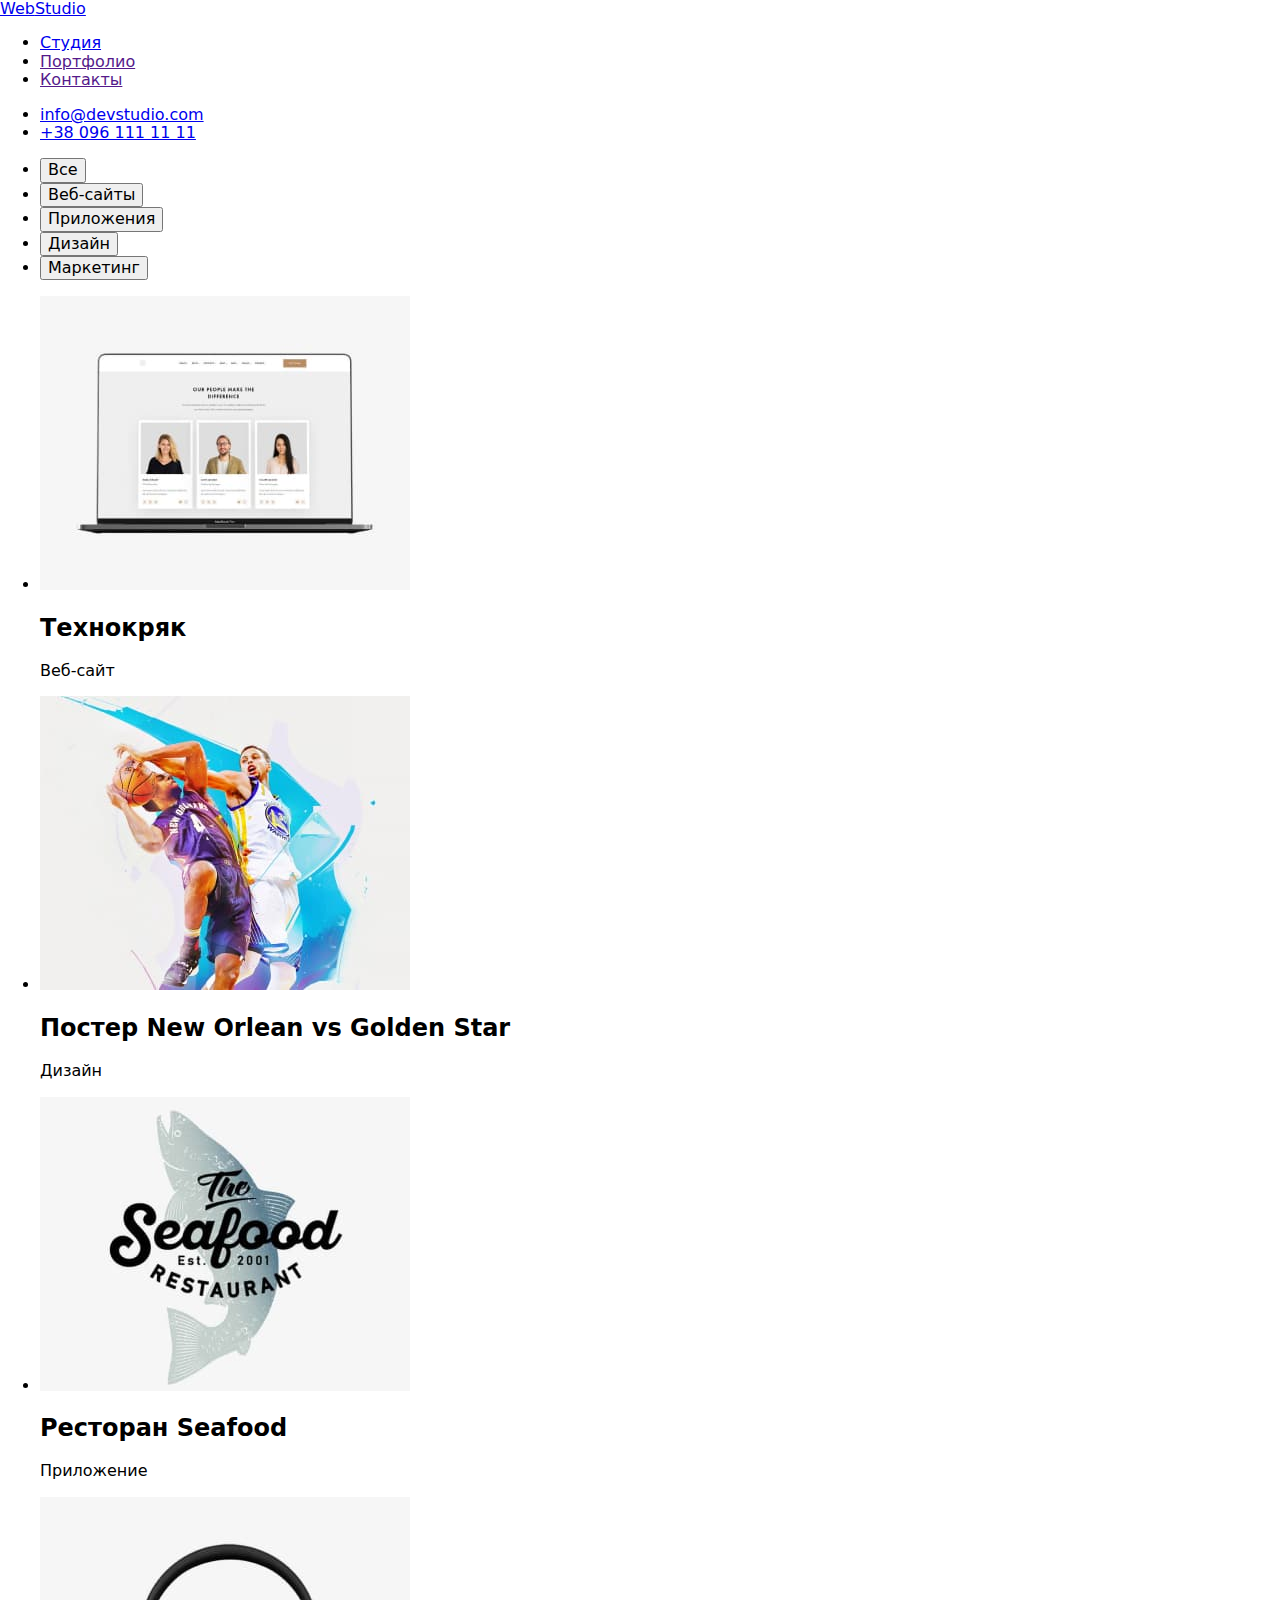
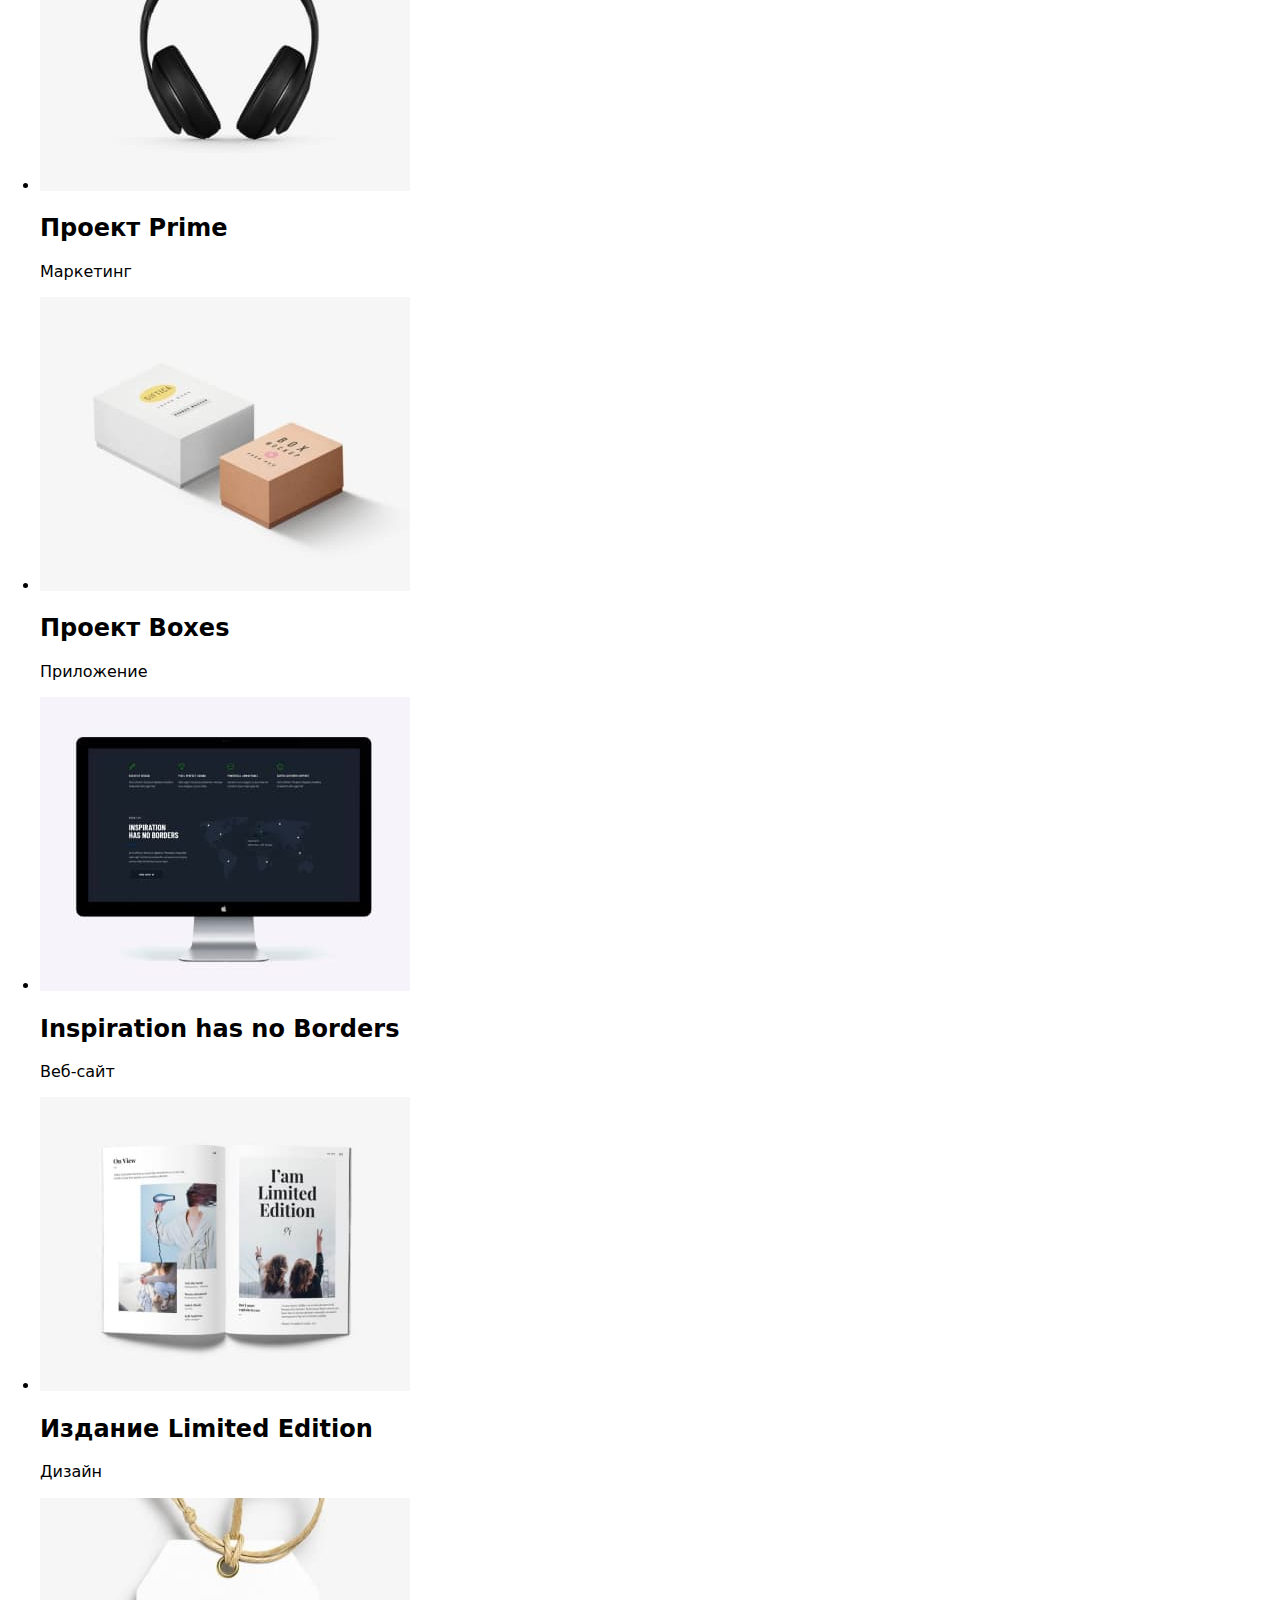
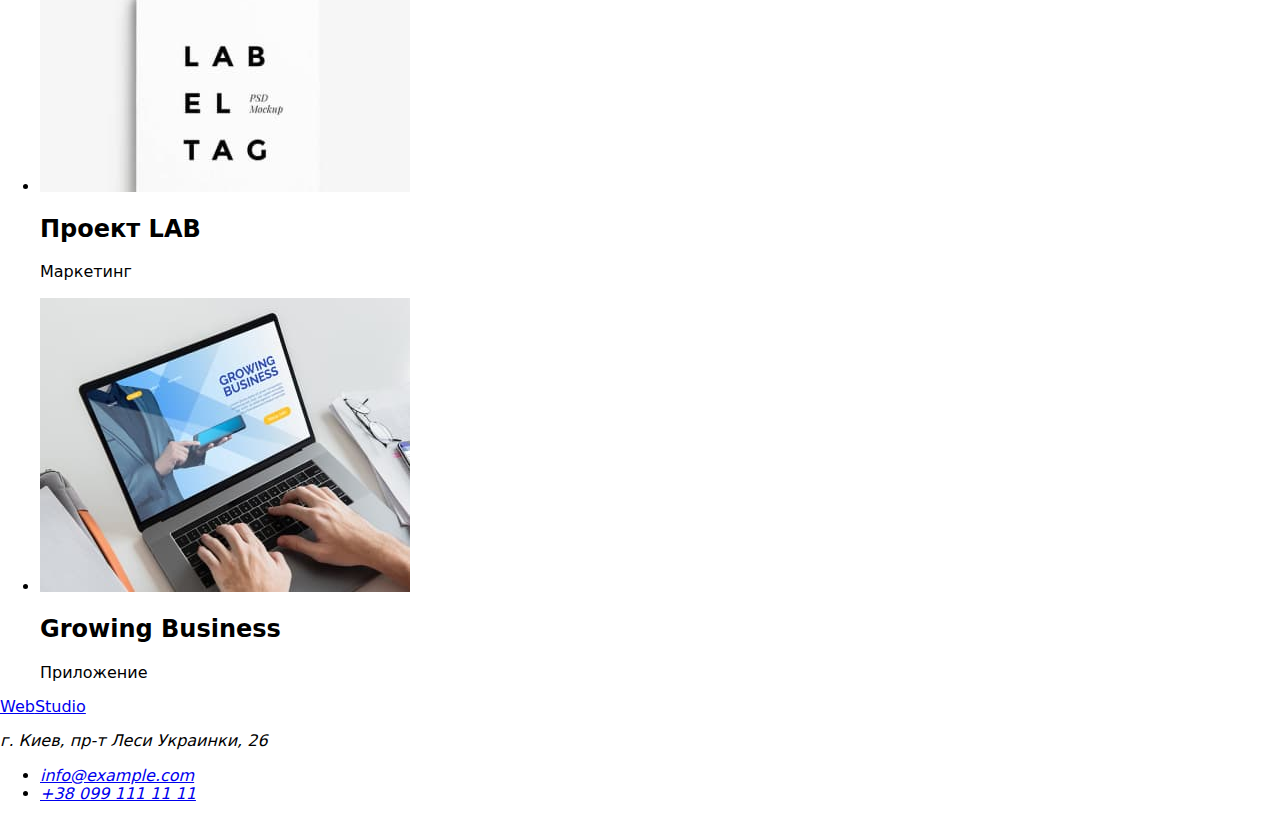
==== portfolio.html @ cc8bcb34 "добавил index.html и portfolio.html" ====
<!DOCTYPE html>
<html lang="en">
<head>
    <meta charset="UTF-8">
    <meta http-equiv="X-UA-Compatible" content="IE=edge">
    <meta name="viewport" content="width=device-width, initial-scale=1.0">
    <title>Document</title>
    <link href="https://fonts.googleapis.com/css2?family=Raleway:wght@700&family=Roboto:wght@400;500;700;900&display=swap"
        rel="stylesheet">
    <link rel="stylesheet" href="https://cdnjs.cloudflare.com/ajax/libs/modern-normalize/1.1.0/modern-normalize.min.css">
    <link rel="stylesheet" href="./css/styles.css">
</head>
<body>
<header class="underline">
    <div class="container main-nav">
        <nav class="main-nav">
            <a href="./index.html" class="logo">Web<span class="studio-header">Studio</span></a>
            <ul class="site-nav list">
                <li><a href="./index.html" class="link">Студия</a></li>
                <li><a href="" class="link current">Портфолио</a></li>
                <li><a href="" class="link">Контакты</a></li>
            </ul>
        </nav>
        <ul class="auth-nav list">
            <li><a href="mailto:info@devstudio.com">info@devstudio.com</a></li>
            <li><a href="tel:+380961111111">+38 096 111 11 11</a></li>
        </ul>
    </div>
</header>

<main>
  <section class="projects">
      <div class="container">
        <!--<h1>Портфолио</h1>-->
        <ul class="button-list list">
            <li><button type="button" class="button">Все</button></li>
            <li><button type="button" class="button">Веб-сайты</button></li>
            <li><button type="button" class="button">Приложения</button></li>
            <li><button type="button" class="button">Дизайн</button></li>
            <li><button type="button" class="button">Маркетинг</button></li>
        </ul>
        <ul class="project-list list">
            <li>
                <img src="./images/techno-collapse.jpg" width="370" height="294" alt="Технокряк">
                <div class="list-item">
                    <h2 class="projects-title">Технокряк</h2>
                    <p>Веб-сайт</p>
                </div>
            </li>
            <li>
                <img src="./images/bassketball.jpg" width="370" height="294" alt="Постер New Orlean vs Golden Star">
                <div class="list-item">
                    <h2 class="projects-title">Постер New Orlean vs Golden Star</h2>
                    <p>Дизайн</p>
                </div>
            </li>
            <li>
                <img src="./images/seafood.jpg" width="370" height="294" alt="Ресторан Seafood">
                <div class="list-item">
                    <h2 class="projects-title">Ресторан Seafood</h2>
                    <p>Приложение</p>
                </div>
            </li>
            <li>
                <img src="./images/headphones.jpg" width="370" height="294" alt="Проект Prime">
                <div class="list-item">
                    <h2 class="projects-title">Проект Prime</h2>
                    <p>Маркетинг</p>
                </div>
            </li>
            <li>
                <img src="./images/boxes.jpg" width="370" height="294" alt="Inspiration has no Borders">
                <div class="list-item">
                    <h2 class="projects-title">Проект Boxes</h2>
                    <p>Приложение</p>
                </div>
            </li>
            <li>
                <img src="./images/computer.jpg" width="370" height="294" alt="Inspiration has no Borders">
                <div class="list-item">
                    <h2 class="projects-title">Inspiration has no Borders</h2>
                    <p>Веб-сайт</p>
                </div>
            </li>
            <li>
                <img src="./images/edition.jpg" width="370" height="294" alt="Издание Limited Edition">
                <div class="list-item">
                    <h2 class="projects-title">Издание Limited Edition</h2>
                    <p>Дизайн</p>
                </div>
            </li>
            <li>
                <img src="./images/lab.jpg" width="370" height="294" alt="Проект LAB">
                <div class="list-item">
                    <h2 class="projects-title">Проект LAB</h2>
                    <p>Маркетинг</p>
                </div>
            </li>
            <li>
                <img src="./images/growing-business.jpg">
                <div class="list-item">
                    <h2 class="projects-title">Growing Business</h2>
                    <p>Приложение</p>
                </div>
            </li>
        </ul>
      </div>
  </section>
</main>

<footer>
    <div class="container">
        <a href="./index.html" class="logo">Web<span class="studio-footer">Studio</span> </a>
        <address class="contact">
            <p>г. Киев, пр-т Леси Украинки, 26</p>
            <ul class="list">
                <li><a href="mailto:info@example.com">info@example.com</a></li>
                <li><a href="tel:+380991111111">+38 099 111 11 11</a></li>
            </ul>
        </address>
    </div>
</footer>

</body>
</html>
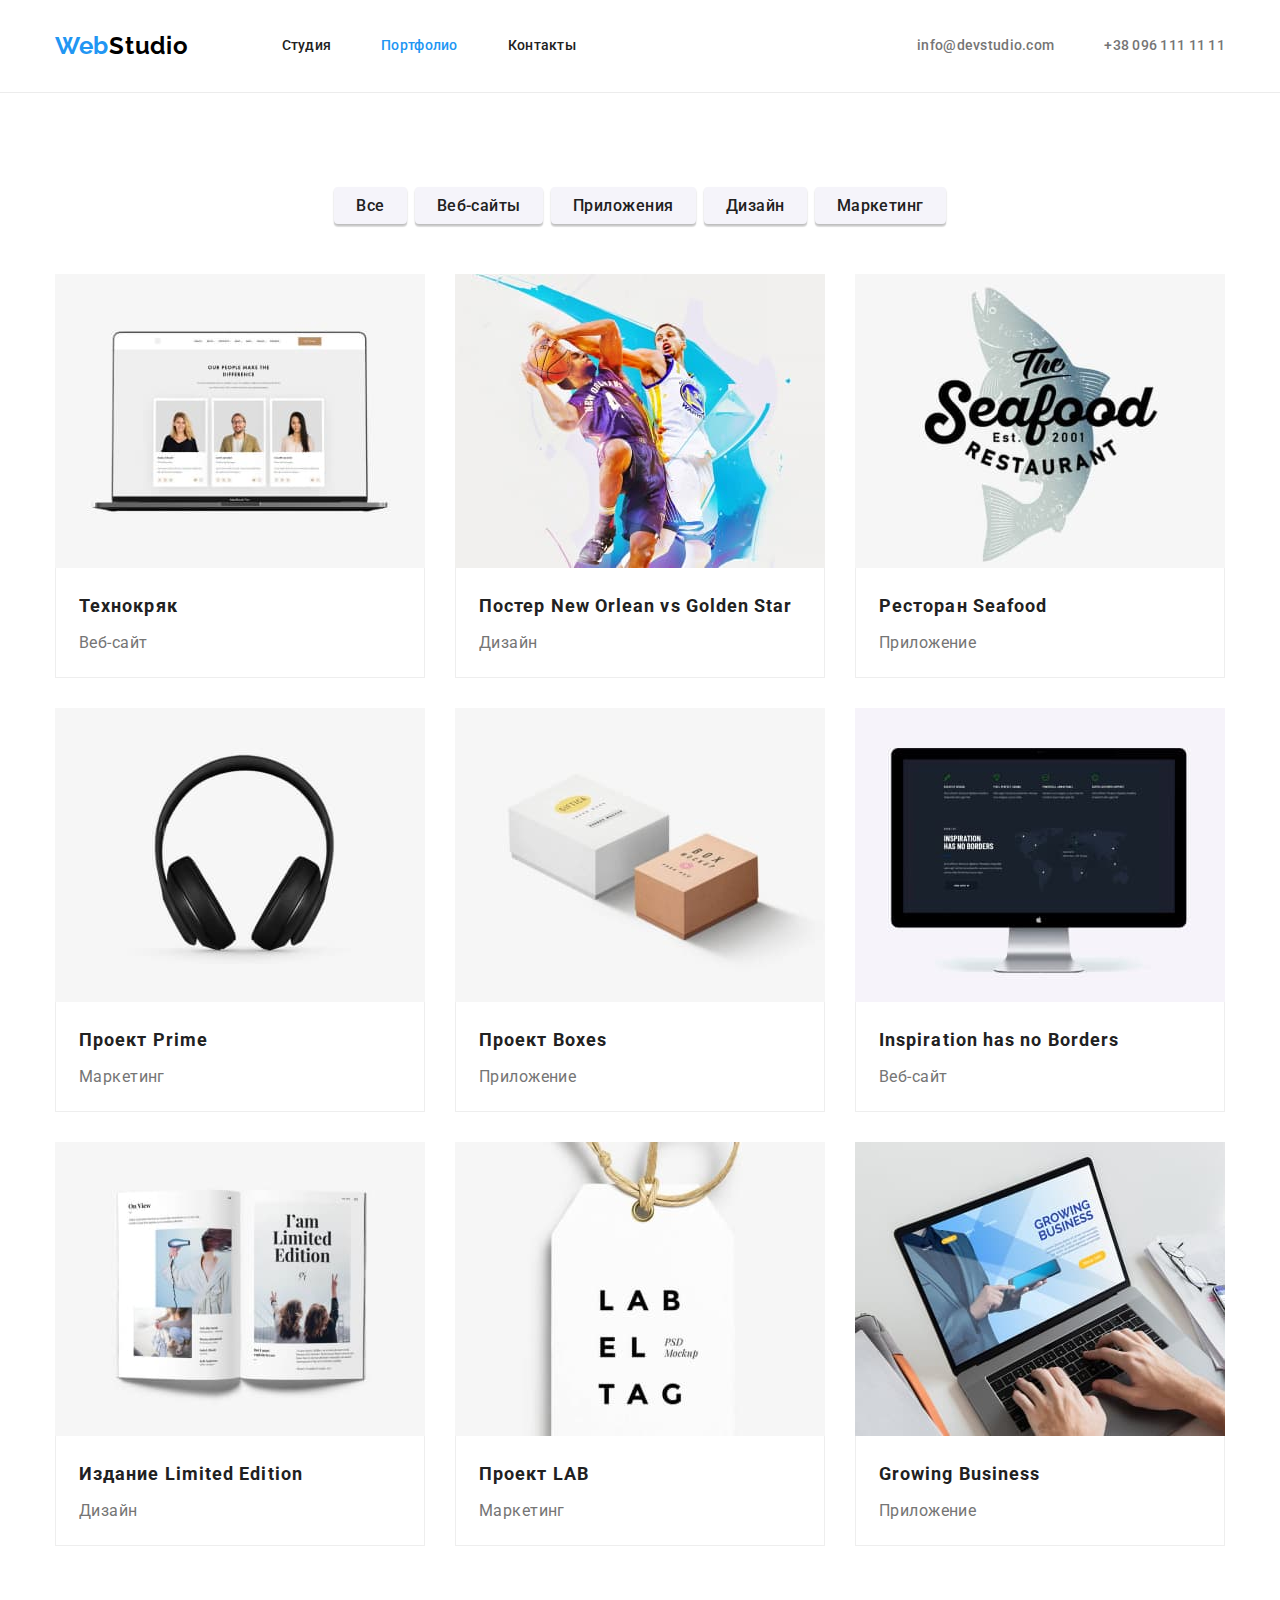
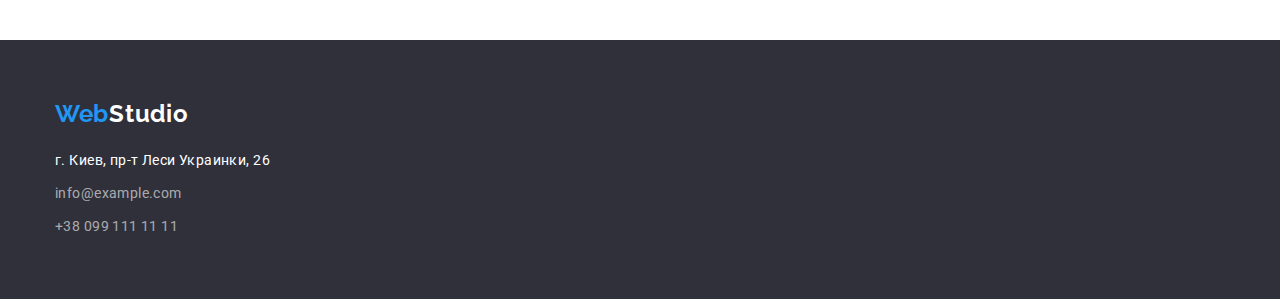
==== commit db90a0eb: "исправил" ====
--- a/portfolio.html
+++ b/portfolio.html
@@ -39,71 +39,71 @@
             <li><button type="button" class="button">Дизайн</button></li>
             <li><button type="button" class="button">Маркетинг</button></li>
         </ul>
-        <ul class="project-list list">
-            <li>
-                <img src="./images/techno-collapse.jpg" width="370" height="294" alt="Технокряк">
-                <div class="list-item">
-                    <h2 class="projects-title">Технокряк</h2>
-                    <p>Веб-сайт</p>
-                </div>
-            </li>
-            <li>
-                <img src="./images/bassketball.jpg" width="370" height="294" alt="Постер New Orlean vs Golden Star">
-                <div class="list-item">
-                    <h2 class="projects-title">Постер New Orlean vs Golden Star</h2>
-                    <p>Дизайн</p>
-                </div>
-            </li>
-            <li>
-                <img src="./images/seafood.jpg" width="370" height="294" alt="Ресторан Seafood">
-                <div class="list-item">
-                    <h2 class="projects-title">Ресторан Seafood</h2>
-                    <p>Приложение</p>
-                </div>
-            </li>
-            <li>
-                <img src="./images/headphones.jpg" width="370" height="294" alt="Проект Prime">
-                <div class="list-item">
-                    <h2 class="projects-title">Проект Prime</h2>
-                    <p>Маркетинг</p>
-                </div>
-            </li>
-            <li>
-                <img src="./images/boxes.jpg" width="370" height="294" alt="Inspiration has no Borders">
-                <div class="list-item">
-                    <h2 class="projects-title">Проект Boxes</h2>
-                    <p>Приложение</p>
-                </div>
-            </li>
-            <li>
-                <img src="./images/computer.jpg" width="370" height="294" alt="Inspiration has no Borders">
-                <div class="list-item">
-                    <h2 class="projects-title">Inspiration has no Borders</h2>
-                    <p>Веб-сайт</p>
-                </div>
-            </li>
-            <li>
-                <img src="./images/edition.jpg" width="370" height="294" alt="Издание Limited Edition">
-                <div class="list-item">
-                    <h2 class="projects-title">Издание Limited Edition</h2>
-                    <p>Дизайн</p>
-                </div>
-            </li>
-            <li>
-                <img src="./images/lab.jpg" width="370" height="294" alt="Проект LAB">
-                <div class="list-item">
-                    <h2 class="projects-title">Проект LAB</h2>
-                    <p>Маркетинг</p>
-                </div>
-            </li>
-            <li>
-                <img src="./images/growing-business.jpg">
-                <div class="list-item">
-                    <h2 class="projects-title">Growing Business</h2>
-                    <p>Приложение</p>
-                </div>
-            </li>
-        </ul>
+            <ul class="project-list list">
+                <li>
+                    <img src="./images/techno-collapse.jpg" width="370" height="294" alt="Технокряк">
+                    <div class="list-item">
+                        <h2 class="projects-title">Технокряк</h2>
+                        <p>Веб-сайт</p>
+                    </div>
+                </li>
+                <li>
+                    <img src="./images/bassketball.jpg" width="370" height="294" alt="Постер New Orlean vs Golden Star">
+                    <div class="list-item">
+                        <h2 class="projects-title">Постер New Orlean vs Golden Star</h2>
+                        <p>Дизайн</p>
+                    </div>
+                </li>
+                <li>
+                    <img src="./images/seafood.jpg" width="370" height="294" alt="Ресторан Seafood">
+                    <div class="list-item">
+                        <h2 class="projects-title">Ресторан Seafood</h2>
+                        <p>Приложение</p>
+                    </div>
+                </li>
+                <li>
+                    <img src="./images/headphones.jpg" width="370" height="294" alt="Проект Prime">
+                    <div class="list-item">
+                        <h2 class="projects-title">Проект Prime</h2>
+                        <p>Маркетинг</p>
+                    </div>
+                </li>
+                <li>
+                    <img src="./images/boxes.jpg" width="370" height="294" alt="Inspiration has no Borders">
+                    <div class="list-item">
+                        <h2 class="projects-title">Проект Boxes</h2>
+                        <p>Приложение</p>
+                    </div>
+                </li>
+                <li>
+                    <img src="./images/computer.jpg" width="370" height="294" alt="Inspiration has no Borders">
+                    <div class="list-item">
+                        <h2 class="projects-title">Inspiration has no Borders</h2>
+                        <p>Веб-сайт</p>
+                    </div>
+                </li>
+                <li>
+                    <img src="./images/edition.jpg" width="370" height="294" alt="Издание Limited Edition">
+                    <div class="list-item">
+                        <h2 class="projects-title">Издание Limited Edition</h2>
+                        <p>Дизайн</p>
+                    </div>
+                </li>
+                <li>
+                    <img src="./images/lab.jpg" width="370" height="294" alt="Проект LAB">
+                    <div class="list-item">
+                        <h2 class="projects-title">Проект LAB</h2>
+                        <p>Маркетинг</p>
+                    </div>
+                </li>
+                <li>
+                    <img src="./images/growing-business.jpg">
+                    <div class="list-item">
+                        <h2 class="projects-title">Growing Business</h2>
+                        <p>Приложение</p>
+                    </div>
+                </li>
+            </ul>
       </div>
   </section>
 </main>
--- a/css/styles.css
+++ b/css/styles.css
@@ -0,0 +1,366 @@
+/* цвет основной #757575*/
+/* цвет вторичный #212121*/
+/* цвет спец #FFFFFF*/
+/* цвет акцент #2196F3*/
+/* цвет footer address rgba(255, 255, 255, 0.6);*/
+
+:root {
+  --text-color: #757575;
+  --title-color: #212121;
+  --accent-color: #2196f3;
+  --special-color: #ffffff;
+  --footer-color: #2f303a;
+  --team-color: #f5f4fa;
+  --help-color: tomato;
+}
+
+body {
+  color: var(--text-color);
+
+  font-family: 'Roboto', sans-serif;
+  font-weight: 400;
+  font-size: 14px;
+  letter-spacing: 0.03em;
+}
+
+/*utility*/
+.list {
+  padding: 0;
+  margin: 0;
+  list-style: none;
+}
+
+/*header*/
+header {
+  background-color: var(--special-color);
+
+  padding-bottom: 31px;
+  padding-top: 32px;
+}
+.underline {
+  border-bottom: 1px solid #ececec;
+}
+
+/*logo*/
+.logo {
+  color: var(--accent-color);
+  text-decoration: none;
+
+  font-family: 'Raleway', sans-serif;
+  font-weight: 700;
+  font-size: 24px;
+  line-height: 1.19;
+  letter-spacing: 0.03em;
+  margin-right: 93px;
+}
+.studio-header {
+  color: #000;
+}
+.studio-footer {
+  color: #fff;
+}
+
+/*.site-nav, auth-nav*/
+.main-nav {
+  display: flex;
+  align-items: center;
+  justify-content: space-between;
+}
+.site-nav,
+.auth-nav {
+  display: flex;
+}
+.site-nav li:not(:last-child) {
+  margin-right: 50px;
+}
+.site-nav,
+.auth-nav {
+  line-height: 1.14;
+  letter-spacing: 0.02em;
+  font-weight: 500;
+}
+.site-nav .link {
+  display: block;
+  /*padding-top: 32px;
+  padding-bottom: 32px;*/
+
+  color: var(--title-color);
+  text-decoration: none;
+}
+.site-nav .link.current,
+.site-nav .link:hover,
+.site-nav .link:focus,
+.auth-nav a:hover,
+.auth-nav a:focus {
+  color: var(--accent-color);
+}
+.auth-nav a {
+  text-decoration: none;
+  color: var(--text-color);
+}
+.auth-nav li + li {
+  margin-left: 50px;
+}
+
+/*section*/
+.section-title {
+  color: var(--title-color);
+}
+.title-style {
+  font-size: 36px;
+  text-align: center;
+}
+
+/*section hero*/
+section.hero {
+  background-color: var(--footer-color);
+
+  padding-bottom: 200px;
+  padding-top: 200px;
+  text-align: center;
+}
+.hero-title {
+  color: var(--special-color);
+  margin-top: 0;
+  margin-bottom: 30px;
+
+  font-weight: 900;
+  font-size: 44px;
+  line-height: 1.36;
+  letter-spacing: 0.06em;
+  text-transform: uppercase;
+}
+.hero-button {
+  display: inline-block;
+  min-width: 200px;
+  height: 50px;
+
+  color: var(--special-color);
+  background-color: var(--accent-color);
+
+  border-radius: 4px;
+  box-shadow: 0px 4px 4px rgba(0, 0, 0, 0.15);
+  padding: 10px 32px;
+  text-align: center;
+  border: none;
+
+  font-family: inherit;
+  font-weight: 700;
+  font-size: 16px;
+  letter-spacing: 0.06em;
+  cursor: pointer;
+}
+
+/*section our-pluses*/
+.our-pluses {
+  padding-top: 94px;
+  padding-bottom: 94px;
+}
+.our-pluses h2 {
+  margin-top: 0;
+}
+.feature-list {
+  display: flex;
+}
+.feature-list li {
+  width: 270px;
+}
+.feature-list li:not(:last-child) {
+  margin-right: 30px;
+}
+.feature-list .title {
+  color: var(--title-color);
+
+  font-weight: 700;
+  font-size: 14px;
+  line-height: 1.14;
+  letter-spacing: 0.03em;
+  text-transform: uppercase;
+
+  margin-top: 0;
+  margin-bottom: 10px;
+}
+.feature-list li p {
+  line-height: 1.71em;
+  margin-top: 0;
+  margin-bottom: 0;
+}
+.our-pluses .section-title {
+  margin-bottom: 50px;
+}
+.works-foto {
+  display: flex;
+  justify-content: space-between;
+}
+
+/*section our-works*/
+.our-works {
+  padding-top: 0;
+  padding-bottom: 94px;
+}
+.our-works h2 {
+  line-height: 1.16;
+
+  margin-bottom: 50px;
+  margin-top: 0;
+}
+.our-works img {
+  display: block;
+}
+
+/*section our-team*/
+.our-team {
+  background-color: var(--team-color);
+  padding-top: 94px;
+  padding-bottom: 94px;
+}
+.our-team h2.section-title {
+  margin-top: 0;
+  margin-bottom: 50px;
+}
+.team h3 {
+  margin-top: 0;
+  margin-bottom: 10px;
+}
+.team p {
+  margin-top: 0;
+  margin-bottom: 0;
+}
+.team h3,
+.team p {
+  font-size: 16px;
+}
+.team {
+  display: flex;
+  justify-content: space-between;
+}
+.team .team-text {
+  background: #ffffff;
+  box-shadow: 0px 1px 3px rgba(0, 0, 0, 0.12), 0px 1px 1px rgba(0, 0, 0, 0.14),
+    0px 2px 1px rgba(0, 0, 0, 0.2);
+  border-radius: 0px 0px 4px 4px;
+  text-align: center;
+  padding-top: 30px;
+  padding-bottom: 30px;
+}
+.team img {
+  display: block;
+}
+
+/*footer*/
+footer {
+  background-color: var(--footer-color);
+  padding-bottom: 60px;
+  padding-top: 60px;
+}
+footer address {
+  line-height: 1.71;
+  font-style: normal;
+}
+footer .logo {
+  display: block;
+  margin-bottom: 20px;
+}
+.contact p {
+  color: var(--special-color);
+  margin-bottom: 9px;
+  margin-top: 0;
+}
+.contact a {
+  color: rgba(255, 255, 255, 0.6);
+
+  line-height: 1.19;
+  text-decoration: none;
+}
+.contact li:not(:last-child) {
+  margin-bottom: 9px;
+}
+.contact a:hover,
+a:focus {
+  color: var(--accent-color);
+}
+
+/*PORTFOLIO*/
+/*projects*/
+section.projects {
+  padding-bottom: 94px;
+  padding-top: 94px;
+}
+.button-list .button {
+  color: var(--title-color);
+  background-color: var(--team-color);
+
+  font-family: inherit;
+  font-weight: 500;
+  font-size: 16px;
+  line-height: 1.62;
+  letter-spacing: 0.03em;
+  padding: 6px 22px;
+  cursor: pointer;
+
+  box-shadow: 0px 3px 1px rgba(0, 0, 0, 0.1), 0px 1px 2px rgba(0, 0, 0, 0.08),
+    0px 2px 2px rgba(0, 0, 0, 0.12);
+  border-radius: 4px;
+  border: none;
+}
+.button-list {
+  display: flex;
+  justify-content: center;
+  margin-bottom: 50px;
+}
+.button-list li:not(:last-child) {
+  margin-right: 8px;
+}
+.button-list .button:hover,
+.button:focus {
+  color: var(--special-color);
+  background-color: var(--accent-color);
+}
+.project-list {
+  display: flex;
+  justify-content: space-between;
+  flex-wrap: wrap;
+}
+.project-list li {
+  width: calc((100% - 60px) / 3);
+  margin-bottom: 30px;
+}
+.project-list li:nth-last-child(-n + 3) {
+  margin-bottom: 0;
+}
+.project-list .list-item {
+  background: #ffffff;
+  border-right: 1px solid #eeeeee;
+  border-left: 1px solid #eeeeee;
+  border-bottom: 1px solid #eeeeee;
+  padding: 20px 23px 19px;
+}
+.projects .projects-title {
+  color: var(--title-color);
+
+  font-size: 18px;
+  font-weight: 700;
+  line-height: 2;
+  letter-spacing: 0.06em;
+
+  margin-bottom: 4px;
+  margin-top: 0;
+}
+.projects p {
+  font-size: 16px;
+  line-height: 1.87;
+  margin-top: 0;
+  margin-bottom: 0;
+}
+.project-list img {
+  display: block;
+}
+
+/*container*/
+.container {
+  margin-left: auto;
+  margin-right: auto;
+  width: 1200px;
+  padding-right: 15px;
+  padding-left: 15px;
+}
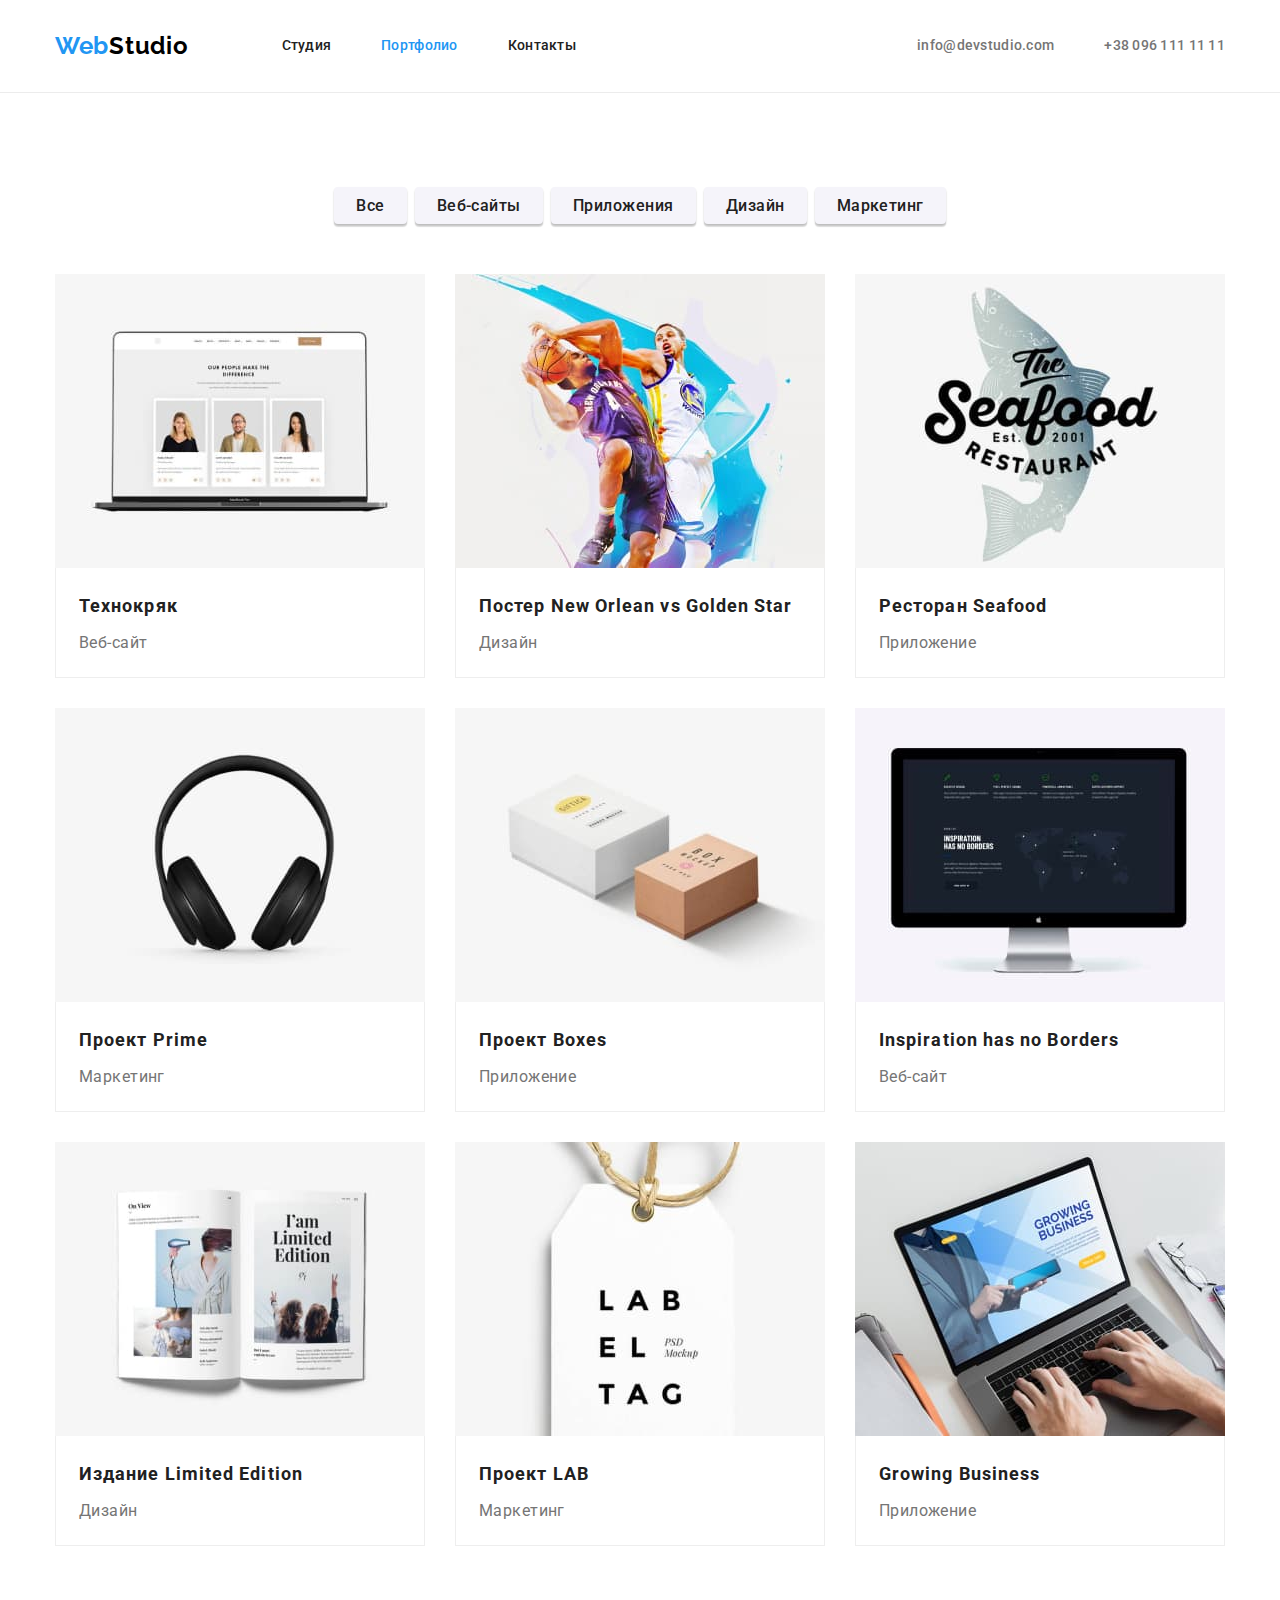
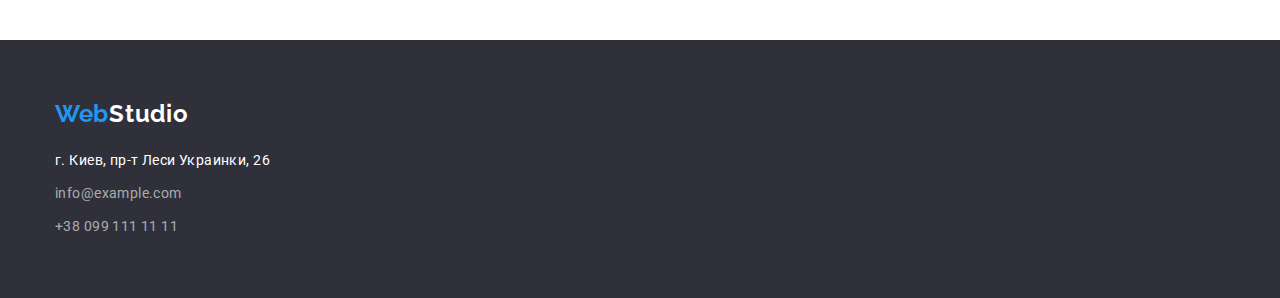
==== commit 6bacf42a: "исправил сетку portfolio" ====
--- a/portfolio.html
+++ b/portfolio.html
@@ -41,63 +41,63 @@
         </ul>
             <ul class="project-list list">
                 <li>
-                    <img src="./images/techno-collapse.jpg" width="370" height="294" alt="Технокряк">
+                    <img src="./images/techno-collapse.jpg" alt="Технокряк">
                     <div class="list-item">
                         <h2 class="projects-title">Технокряк</h2>
                         <p>Веб-сайт</p>
                     </div>
                 </li>
                 <li>
-                    <img src="./images/bassketball.jpg" width="370" height="294" alt="Постер New Orlean vs Golden Star">
+                    <img src="./images/bassketball.jpg" alt="Постер New Orlean vs Golden Star">
                     <div class="list-item">
                         <h2 class="projects-title">Постер New Orlean vs Golden Star</h2>
                         <p>Дизайн</p>
                     </div>
                 </li>
                 <li>
-                    <img src="./images/seafood.jpg" width="370" height="294" alt="Ресторан Seafood">
+                    <img src="./images/seafood.jpg" alt="Ресторан Seafood">
                     <div class="list-item">
                         <h2 class="projects-title">Ресторан Seafood</h2>
                         <p>Приложение</p>
                     </div>
                 </li>
                 <li>
-                    <img src="./images/headphones.jpg" width="370" height="294" alt="Проект Prime">
+                    <img src="./images/headphones.jpg" alt="Проект Prime">
                     <div class="list-item">
                         <h2 class="projects-title">Проект Prime</h2>
                         <p>Маркетинг</p>
                     </div>
                 </li>
                 <li>
-                    <img src="./images/boxes.jpg" width="370" height="294" alt="Inspiration has no Borders">
+                    <img src="./images/boxes.jpg" alt="Inspiration has no Borders">
                     <div class="list-item">
                         <h2 class="projects-title">Проект Boxes</h2>
                         <p>Приложение</p>
                     </div>
                 </li>
                 <li>
-                    <img src="./images/computer.jpg" width="370" height="294" alt="Inspiration has no Borders">
+                    <img src="./images/computer.jpg" alt="Inspiration has no Borders">
                     <div class="list-item">
                         <h2 class="projects-title">Inspiration has no Borders</h2>
                         <p>Веб-сайт</p>
                     </div>
                 </li>
                 <li>
-                    <img src="./images/edition.jpg" width="370" height="294" alt="Издание Limited Edition">
+                    <img src="./images/edition.jpg" alt="Издание Limited Edition">
                     <div class="list-item">
                         <h2 class="projects-title">Издание Limited Edition</h2>
                         <p>Дизайн</p>
                     </div>
                 </li>
                 <li>
-                    <img src="./images/lab.jpg" width="370" height="294" alt="Проект LAB">
+                    <img src="./images/lab.jpg" alt="Проект LAB">
                     <div class="list-item">
                         <h2 class="projects-title">Проект LAB</h2>
                         <p>Маркетинг</p>
                     </div>
                 </li>
                 <li>
-                    <img src="./images/growing-business.jpg">
+                    <img src="./images/growing-business.jpg" alt="Growing Business">
                     <div class="list-item">
                         <h2 class="projects-title">Growing Business</h2>
                         <p>Приложение</p>
--- a/css/styles.css
+++ b/css/styles.css
@@ -12,6 +12,8 @@
   --footer-color: #2f303a;
   --team-color: #f5f4fa;
   --help-color: tomato;
+
+  --project-list-margin: 30px;
 }
 
 body {
@@ -195,7 +197,6 @@
 
 /*section our-works*/
 .our-works {
-  padding-top: 0;
   padding-bottom: 94px;
 }
 .our-works h2 {
@@ -316,18 +317,28 @@
   color: var(--special-color);
   background-color: var(--accent-color);
 }
+.project-list img {
+  display: block;
+  max-width: 100%;
+  height: auto;
+}
 .project-list {
   display: flex;
-  justify-content: space-between;
   flex-wrap: wrap;
+
+  padding: 0;
+  margin: 0;
+  margin-left: calc(-1 * var(--project-list-margin));
+  margin-top: calc(-1 * var(--project-list-margin));
 }
 .project-list li {
-  width: calc((100% - 60px) / 3);
-  margin-bottom: 30px;
-}
-.project-list li:nth-last-child(-n + 3) {
+  flex-basis: calc(100% / 3 - var(--project-list-margin));
+  margin-left: var(--project-list-margin);
+  margin-top: var(--project-list-margin);
+}
+/*.project-list li:nth-last-child(-n + 3) {
   margin-bottom: 0;
-}
+}*/
 .project-list .list-item {
   background: #ffffff;
   border-right: 1px solid #eeeeee;
@@ -351,9 +362,6 @@
   line-height: 1.87;
   margin-top: 0;
   margin-bottom: 0;
-}
-.project-list img {
-  display: block;
 }
 
 /*container*/
